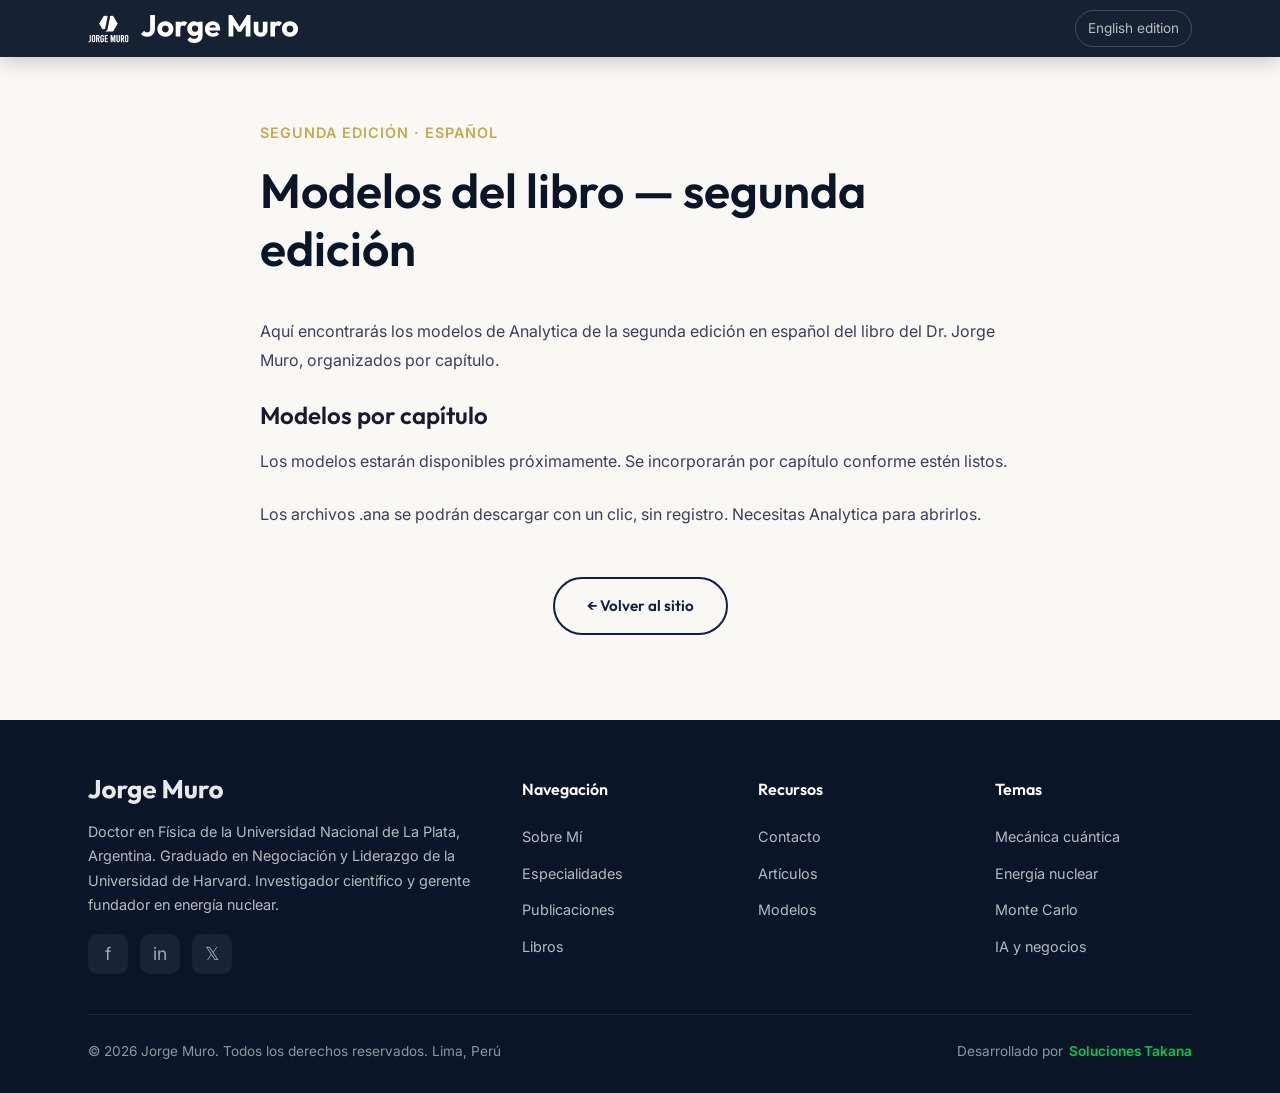
==== modelos.html @ bc3c3a09 "Publicar modelos por edición y unificar el footer del sitio" ====
<!DOCTYPE html>
<html lang="es">
<head>
  <!-- Google tag (gtag.js) -->
  <script async src="https://www.googletagmanager.com/gtag/js?id=G-SJXJT6BQH3"></script>
  <script>
    window.dataLayer = window.dataLayer || [];
    function gtag(){dataLayer.push(arguments);}
    gtag('js', new Date());

    gtag('config', 'G-SJXJT6BQH3');
  </script>

  <meta charset="UTF-8">
  <meta name="viewport" content="width=device-width, initial-scale=1.0">
  <title>Modelos del libro — segunda edición | Dr. Jorge Muro</title>
  <meta name="description" content="Modelos de Analytica por capítulo de la segunda edición en español del libro del Dr. Jorge Muro.">
  <link rel="canonical" href="https://www.jorgemuro.net/modelos">
  <link rel="alternate" hreflang="es" href="https://www.jorgemuro.net/modelos">
  <link rel="alternate" hreflang="en" href="https://www.jorgemuro.net/models">
  <link rel="preconnect" href="https://fonts.googleapis.com">
  <link rel="preconnect" href="https://fonts.gstatic.com" crossorigin>
  <link href="https://fonts.googleapis.com/css2?family=Inter:wght@400;500;600&family=Outfit:wght@400;600;700&display=swap" rel="stylesheet">
  <link rel="stylesheet" href="/index.css">
  <style>
    .nav-inner { flex-wrap: wrap; gap: 8px; }
    .nav-lang { padding: 6px 12px; }
    .article-page {
      padding: 120px 0 80px 0;
      background: var(--cream-100);
      min-height: 80vh;
    }
    .article-container {
      max-width: 800px;
      margin: 0 auto;
      padding: 0 20px;
    }
    .article-header {
      margin-bottom: 2.5rem;
    }
    .article-title {
      font-size: clamp(2rem, 4vw, 3rem);
      color: var(--navy-900);
      line-height: 1.2;
      margin-top: 1rem;
    }
    .article-meta {
      display: flex;
      gap: 15px;
      color: var(--gold-500);
      font-weight: 600;
      font-size: 0.9rem;
      text-transform: uppercase;
      letter-spacing: 1px;
    }
    .article-media {
      margin: 2rem 0;
      border-radius: var(--radius-md);
      overflow: hidden;
      box-shadow: var(--shadow-md);
    }
    .article-media img {
      width: 100%;
      height: auto;
      display: block;
    }
    .article-content {
      font-size: 1.1rem;
      line-height: 1.8;
      color: var(--text-body);
    }
    .article-content p {
      margin-bottom: 1.5rem;
    }
    .article-content h2 {
      font-size: 1.5rem;
      line-height: 1.35;
      margin-bottom: 1rem;
    }
    .back-btn-container .btn-secondary {
      color: var(--navy-800);
      border-color: var(--navy-800);
    }
    .back-btn-container {
      margin-top: 3rem;
      text-align: center;
      display: flex;
      flex-direction: column;
      align-items: center;
      gap: 15px;
    }
  </style>
</head>
<body>
  <a href="#main-content" class="skip-to-content">Saltar al contenido</a>
  <nav class="navbar scrolled" aria-label="Navegación principal">
    <div class="nav-inner">
      <a href="/?lang=es" class="nav-logo">
        <img src="/images/logo.webp" alt="Dr. Jorge Muro" class="nav-logo-icon-img" width="32" height="32">
        <img src="/images/logo.svg" alt="Jorge Muro" class="nav-logo-svg" width="160" height="28">
      </a>
      <a href="/models" class="nav-lang" lang="en" style="text-decoration: none;">English edition</a>
    </div>
  </nav>
  <main class="article-page" id="main-content">
    <article class="article-container">
      <header class="article-header">
        <p class="article-meta">Segunda edición · Español</p>
        <h1 class="article-title">Modelos del libro — segunda edición</h1>
      </header>
      <div class="article-content">
        <p>Aquí encontrarás los modelos de Analytica de la segunda edición en español del libro del Dr. Jorge Muro, organizados por capítulo.</p>
        <section aria-labelledby="chapters-title">
          <h2 id="chapters-title">Modelos por capítulo</h2>
          <p>Los modelos estarán disponibles próximamente. Se incorporarán por capítulo conforme estén listos.</p>
          <!-- Añadir aquí secciones por capítulo con nombre y enlaces download a los .ana de esta edición. -->
        </section>
        <p>Los archivos .ana se podrán descargar con un clic, sin registro. Necesitas Analytica para abrirlos.</p>
      </div>
      <div class="back-btn-container">
        <a href="/?lang=es#books" class="btn btn-secondary" style="text-decoration: none;">← Volver al sitio</a>
      </div>
    </article>
  </main>
  <footer class="footer">
    <div class="container">
      <div class="footer-grid">
        <div class="footer-about">
          <div class="nav-logo">
            <img src="/images/logo.svg" alt="Jorge Muro" class="nav-logo-svg" width="160" height="28">
          </div>
          <p><span class="lang-es">Doctor en Física de la Universidad Nacional de La Plata, Argentina. Graduado en Negociación y Liderazgo de la Universidad de Harvard. Investigador científico y gerente fundador en energía nuclear.</span><span class="lang-en">Doctor in Physics from the National University of La Plata, Argentina. Graduate in Negotiation &amp; Leadership from Harvard University. Scientific researcher and founding manager in nuclear energy.</span></p>
          <div class="footer-social">
            <a href="https://www.facebook.com/DrJorgeMuro/" title="Facebook" aria-label="Facebook" target="_blank"
              rel="noopener noreferrer">f</a>
            <a href="https://www.linkedin.com/in/jorgemuroarbulu/" title="LinkedIn" aria-label="LinkedIn"
              target="_blank" rel="noopener noreferrer">in</a>
            <a href="https://x.com/decisionmaking" title="X (Twitter)" aria-label="X (Twitter)" target="_blank"
              rel="noopener noreferrer">𝕏</a>
          </div>
        </div>

        <div>
          <h4><span class="lang-es">Navegación</span><span class="lang-en">Navigation</span></h4>
          <div class="footer-links">
            <a class="lang-es" href="/?lang=es#about">Sobre Mí</a>
            <a class="lang-en" href="/?lang=en#about">About</a>
            <a class="lang-es" href="/?lang=es#expertise">Especialidades</a>
            <a class="lang-en" href="/?lang=en#expertise">Expertise</a>
            <a class="lang-es" href="/?lang=es#publications">Publicaciones</a>
            <a class="lang-en" href="/?lang=en#publications">Publications</a>
            <a class="lang-es" href="/?lang=es#books">Libros</a>
            <a class="lang-en" href="/?lang=en#books">Books</a>
          </div>
        </div>

        <div>
          <h4><span class="lang-es">Recursos</span><span class="lang-en">Resources</span></h4>
          <div class="footer-links">
            <a class="lang-es" href="/?lang=es#contact">Contacto</a>
            <a class="lang-en" href="/?lang=en#contact">Contact</a>
            <a class="lang-es" href="/?lang=es#publications">Artículos</a>
            <a class="lang-en" href="/?lang=en#publications">Articles</a>
            <a class="lang-es" href="/modelos">Modelos</a>
            <a class="lang-en" href="/models">Models</a>
          </div>
        </div>

        <div>
          <h4><span class="lang-es">Temas</span><span class="lang-en">Topics</span></h4>
          <div class="footer-links">
            <a class="lang-es" href="/?lang=es#expertise">Mecánica cuántica</a>
            <a class="lang-en" href="/?lang=en#expertise">Quantum Mechanics</a>
            <a class="lang-es" href="/?lang=es#expertise">Energía nuclear</a>
            <a class="lang-en" href="/?lang=en#expertise">Nuclear Energy</a>
            <a class="lang-es" href="/?lang=es#expertise">Monte Carlo</a>
            <a class="lang-en" href="/?lang=en#expertise">Monte Carlo</a>
            <a class="lang-es" href="/?lang=es#expertise">IA y negocios</a>
            <a class="lang-en" href="/?lang=en#expertise">AI &amp; Business</a>
          </div>
        </div>
      </div>

      <div class="footer-bottom">
        <p><span class="lang-es">© 2026 Jorge Muro. Todos los derechos reservados. Lima, Perú</span><span class="lang-en">© 2026 Jorge Muro. All rights reserved. Lima, Peru</span></p>
        <div class="footer-credit">
          <span><span class="lang-es">Desarrollado por</span><span class="lang-en">Developed by</span></span>
          <a href="https://solucionestakana.space" target="_blank" rel="noopener noreferrer" class="footer-credit-link brand-green"
            title="Soluciones Takana">Soluciones Takana</a>
        </div>
      </div>
    </div>
  </footer>
</body>
</html>
---- index.css ----
/* ============================================
   Jorge Muro - Modern Academic Landing Page
   Design System & Core Styles
   ============================================ */

/* ---- CSS Custom Properties ---- */
:root {
  /* Color Palette - Navy / Gold / Cream */
  --navy-900: #0a1628;
  --navy-800: #0f2140;
  --navy-700: #1a3158;
  --navy-600: #1d3557;
  --navy-500: #264d73;
  --navy-400: #457b9d;
  --navy-300: #6b9dbd;
  
  --gold-500: #c9a84c;
  --gold-400: #d4b86a;
  --gold-300: #e0c988;
  --gold-200: #f0dfa8;
  
  --cream-100: #faf8f5;
  --cream-200: #f5f0e8;
  --cream-300: #ede5d5;
  
  --white: #ffffff;
  --text-dark: #1a1a2e;
  --text-body: #3d3d5c;
  --text-muted: #6b6b8a;
  --text-light: #a3a3c2;
  
  --accent-red: #e63946;
  --accent-teal: #2ec4b6;
  
  /* Typography */
  --font-heading: 'Outfit', sans-serif;
  --font-body: 'Inter', sans-serif;
  
  /* Spacing */
  --section-pad: clamp(4rem, 8vw, 8rem);
  --container-max: 1200px;
  
  /* Transitions */
  --ease-out: cubic-bezier(0.25, 0.46, 0.45, 0.94);
  --ease-spring: cubic-bezier(0.34, 1.56, 0.64, 1);
  
  /* Shadows */
  --shadow-sm: 0 2px 8px rgba(10, 22, 40, 0.08);
  --shadow-md: 0 8px 24px rgba(10, 22, 40, 0.12);
  --shadow-lg: 0 16px 48px rgba(10, 22, 40, 0.16);
  --shadow-xl: 0 24px 64px rgba(10, 22, 40, 0.2);
  --shadow-glow: 0 0 40px rgba(201, 168, 76, 0.15);
  
  /* Border Radius */
  --radius-sm: 8px;
  --radius-md: 12px;
  --radius-lg: 20px;
  --radius-xl: 32px;
}

/* ---- Reset & Base ---- */
*, *::before, *::after {
  margin: 0;
  padding: 0;
  box-sizing: border-box;
}

html {
  scroll-behavior: smooth;
  scroll-padding-top: 80px;
  font-size: 16px;
}

body {
  font-family: var(--font-body);
  color: var(--text-body);
  background: var(--cream-100);
  line-height: 1.7;
  overflow-x: hidden;
  -webkit-font-smoothing: antialiased;
  -moz-osx-font-smoothing: grayscale;
}

img {
  max-width: 100%;
  height: auto;
  display: block;
}

a {
  text-decoration: none;
  color: inherit;
  transition: color 0.3s var(--ease-out);
}

/* Skip to content - Accessibility */
.skip-to-content {
  position: absolute;
  top: -100%;
  left: 16px;
  background: var(--gold-500);
  color: var(--navy-900);
  padding: 12px 24px;
  border-radius: 0 0 var(--radius-sm) var(--radius-sm);
  font-family: var(--font-heading);
  font-weight: 600;
  font-size: 0.9rem;
  z-index: 10000;
  transition: top 0.3s;
}

.skip-to-content:focus {
  top: 0;
}

/* Focus visible for keyboard navigation */
a:focus-visible,
button:focus-visible,
input:focus-visible,
textarea:focus-visible {
  outline: 2px solid var(--gold-500);
  outline-offset: 2px;
}

ul, ol { list-style: none; }

/* ---- Typography ---- */
h1, h2, h3, h4, h5, h6 {
  font-family: var(--font-heading);
  font-weight: 600;
  line-height: 1.2;
  color: var(--text-dark);
}

h1 { font-size: clamp(2.5rem, 5vw, 4rem); }
h2 { font-size: clamp(2rem, 4vw, 3rem); }
h3 { font-size: clamp(1.5rem, 3vw, 2rem); }
h4 { font-size: clamp(1.2rem, 2vw, 1.5rem); }

p {
  font-size: clamp(1rem, 1.1vw, 1.125rem);
  line-height: 1.8;
}

.text-gradient {
  background: linear-gradient(135deg, var(--gold-500), var(--gold-300));
  -webkit-background-clip: text;
  -webkit-text-fill-color: transparent;
  background-clip: text;
}

.section-label {
  font-family: var(--font-heading);
  font-size: 0.85rem;
  font-weight: 600;
  text-transform: uppercase;
  letter-spacing: 3px;
  color: var(--gold-500);
  display: inline-flex;
  align-items: center;
  gap: 12px;
  margin-bottom: 1rem;
}

.section-label::before {
  content: '';
  display: inline-block;
  width: 32px;
  height: 2px;
  background: var(--gold-500);
}

/* ---- Container ---- */
.container {
  max-width: var(--container-max);
  margin: 0 auto;
  padding: 0 clamp(1.5rem, 4vw, 3rem);
}

/* ---- Buttons ---- */
.btn {
  display: inline-flex;
  align-items: center;
  gap: 8px;
  padding: 14px 32px;
  font-family: var(--font-heading);
  font-size: 0.95rem;
  font-weight: 600;
  border-radius: 50px;
  border: none;
  cursor: pointer;
  transition: all 0.4s var(--ease-out);
  position: relative;
  overflow: hidden;
}

.btn::after {
  content: '';
  position: absolute;
  inset: 0;
  background: linear-gradient(135deg, rgba(255,255,255,0.1), transparent);
  opacity: 0;
  transition: opacity 0.4s;
}

.btn:hover::after { opacity: 1; }

.btn-primary {
  background: linear-gradient(135deg, var(--gold-500), var(--gold-400));
  color: var(--navy-900);
  box-shadow: 0 4px 16px rgba(201, 168, 76, 0.3);
}

.btn-primary:hover {
  transform: translateY(-2px);
  box-shadow: 0 8px 24px rgba(201, 168, 76, 0.4);
}

.btn-secondary {
  background: transparent;
  color: var(--white);
  border: 2px solid rgba(255, 255, 255, 0.3);
}

.btn-secondary:hover {
  border-color: var(--gold-400);
  color: var(--gold-400);
  transform: translateY(-2px);
}

.btn-outline {
  background: transparent;
  color: var(--navy-600);
  border: 2px solid var(--navy-600);
}

.btn-outline:hover {
  background: var(--navy-600);
  color: var(--white);
  transform: translateY(-2px);
}

.btn-sm {
  padding: 8px 20px;
  font-size: 0.85rem;
}

/* ---- Navigation ---- */
.navbar {
  position: fixed;
  top: 0;
  left: 0;
  right: 0;
  z-index: 1000;
  padding: 16px 0;
  transition: all 0.4s var(--ease-out);
  background: transparent;
}

.navbar.scrolled {
  background: rgba(10, 22, 40, 0.95);
  backdrop-filter: blur(20px);
  -webkit-backdrop-filter: blur(20px);
  padding: 10px 0;
  box-shadow: 0 4px 20px rgba(0,0,0,0.2);
}

.nav-inner {
  display: flex;
  align-items: center;
  justify-content: space-between;
  max-width: var(--container-max);
  margin: 0 auto;
  padding: 0 clamp(1.5rem, 4vw, 3rem);
}

.nav-logo {
  display: flex;
  align-items: center;
  gap: 12px;
}

.nav-logo-svg {
  height: 28px;
  width: auto;
  filter: brightness(0) invert(1);
  transition: opacity 0.3s;
}

.nav-logo-icon-img {
  height: 32px;
  width: auto;
  filter: brightness(0) invert(1);
  transition: opacity 0.3s;
}

.nav-logo-svg:hover {
  opacity: 0.85;
}

.nav-logo-icon {
  width: 44px;
  height: 44px;
  background: linear-gradient(135deg, var(--gold-500), var(--gold-300));
  border-radius: 12px;
  display: flex;
  align-items: center;
  justify-content: center;
  font-family: var(--font-heading);
  font-weight: 700;
  font-size: 1.2rem;
  color: var(--navy-900);
}

.nav-logo-text {
  font-family: var(--font-heading);
  font-weight: 600;
  font-size: 1.15rem;
  color: var(--white);
  letter-spacing: 0.5px;
}

.nav-links {
  display: flex;
  align-items: center;
  gap: 36px;
}

.nav-links a {
  font-family: var(--font-body);
  font-size: 0.9rem;
  font-weight: 500;
  color: rgba(255, 255, 255, 0.8);
  position: relative;
  padding: 4px 0;
}

.nav-links a::after {
  content: '';
  position: absolute;
  bottom: -2px;
  left: 0;
  width: 0;
  height: 2px;
  background: var(--gold-500);
  transition: width 0.3s var(--ease-out);
}

.nav-links a:hover { color: var(--white); }
.nav-links a:hover::after { width: 100%; }

.nav-lang {
  display: flex;
  align-items: center;
  gap: 8px;
  padding: 6px 16px;
  border-radius: 50px;
  border: 1px solid rgba(255,255,255,0.2);
  font-size: 0.85rem;
  color: rgba(255,255,255,0.7);
  cursor: pointer;
  transition: all 0.3s;
}

.nav-lang:hover {
  border-color: var(--gold-400);
  color: var(--gold-400);
}

.hamburger {
  display: none;
  flex-direction: column;
  gap: 5px;
  cursor: pointer;
  z-index: 1001;
  padding: 4px;
}

.hamburger span {
  width: 28px;
  height: 2px;
  background: var(--white);
  transition: all 0.3s var(--ease-out);
  border-radius: 2px;
}

.hamburger.active span:nth-child(1) {
  transform: rotate(45deg) translate(5px, 5px);
}
.hamburger.active span:nth-child(2) { opacity: 0; }
.hamburger.active span:nth-child(3) {
  transform: rotate(-45deg) translate(5px, -5px);
}

/* ---- Hero Section ---- */
.hero {
  position: relative;
  min-height: 100vh;
  display: flex;
  align-items: center;
  background: var(--navy-900);
  overflow: hidden;
}

.hero-bg {
  position: absolute;
  inset: 0;
  z-index: 1;
}

.hero-bg img {
  width: 100%;
  height: 100%;
  object-fit: cover;
  opacity: 0.3;
}

.hero-bg::after {
  content: '';
  position: absolute;
  inset: 0;
  background: linear-gradient(
    135deg, 
    rgba(10, 22, 40, 0.95) 0%, 
    rgba(10, 22, 40, 0.7) 50%,
    rgba(26, 49, 88, 0.8) 100%
  );
}

/* Animated particles */
.hero-particles {
  position: absolute;
  inset: 0;
  z-index: 2;
  overflow: hidden;
}

.particle {
  position: absolute;
  width: 3px;
  height: 3px;
  background: var(--gold-500);
  border-radius: 50%;
  opacity: 0;
  animation: float-particle 8s infinite;
}

@keyframes float-particle {
  0% { opacity: 0; transform: translateY(100vh) scale(0); }
  10% { opacity: 0.6; }
  90% { opacity: 0.6; }
  100% { opacity: 0; transform: translateY(-100px) scale(1); }
}

.hero-content {
  position: relative;
  z-index: 3;
  display: grid;
  grid-template-columns: 1fr 1fr;
  gap: clamp(2rem, 5vw, 5rem);
  align-items: center;
  padding-top: 100px;
  padding-bottom: 60px;
}

.hero-text {
  animation: fadeSlideUp 1s var(--ease-out) 0.3s both;
}

.hero-subtitle {
  font-family: var(--font-heading);
  font-size: 0.9rem;
  font-weight: 600;
  text-transform: uppercase;
  letter-spacing: 4px;
  color: var(--gold-500);
  margin-bottom: 1.5rem;
  display: flex;
  align-items: center;
  gap: 12px;
}

.hero-subtitle::before {
  content: '';
  width: 40px;
  height: 2px;
  background: var(--gold-500);
}

.hero-title {
  color: var(--white);
  font-size: clamp(2.8rem, 5.5vw, 4.5rem);
  line-height: 1.1;
  margin-bottom: 1.5rem;
  font-weight: 600;
}

.hero-title .highlight {
  background: linear-gradient(135deg, var(--gold-500), var(--gold-300));
  -webkit-background-clip: text;
  -webkit-text-fill-color: transparent;
  background-clip: text;
}

.hero-description {
  color: rgba(255, 255, 255, 0.7);
  font-size: 1.15rem;
  line-height: 1.8;
  margin-bottom: 2rem;
  max-width: 520px;
}

.hero-ctas {
  display: flex;
  gap: 16px;
  flex-wrap: wrap;
}

.hero-stats {
  display: flex;
  gap: 40px;
  margin-top: 3rem;
  padding-top: 2rem;
  border-top: 1px solid rgba(255,255,255,0.1);
}

.hero-stat-number {
  font-family: var(--font-heading);
  font-size: 2.5rem;
  font-weight: 600;
  color: var(--gold-500);
  line-height: 1;
}

.hero-stat-label {
  font-size: 0.85rem;
  color: rgba(255,255,255,0.5);
  margin-top: 4px;
  text-transform: uppercase;
  letter-spacing: 1px;
}

.hero-image {
  position: relative;
  animation: fadeSlideUp 1s var(--ease-out) 0.6s both;
  max-width: 420px;
  margin-left: auto;
}

.hero-image-wrapper {
  position: relative;
  overflow: hidden;
}

.hero-image-wrapper::before {
  display: none;
}

.hero-image-wrapper::after {
  display: none;
}

.hero-image-wrapper img {
  display: block;
  width: 100%;
  height: auto;
  aspect-ratio: 3/4;
  object-fit: cover;
  object-position: center top;
  mix-blend-mode: lighten;
}

.hero-badge {
  position: absolute;
  bottom: -20px;
  right: -20px;
  background: linear-gradient(135deg, var(--gold-500), var(--gold-400));
  color: var(--navy-900);
  padding: 16px 24px;
  border-radius: var(--radius-md);
  box-shadow: var(--shadow-lg);
  text-align: center;
  animation: fadeSlideUp 1s var(--ease-out) 1s both;
}

.hero-badge-icon {
  font-size: 1.5rem;
  margin-bottom: 4px;
}

.hero-badge-text {
  font-family: var(--font-heading);
  font-weight: 600;
  font-size: 0.85rem;
  line-height: 1.3;
}

/* Scroll indicator */
.scroll-indicator {
  position: absolute;
  bottom: 30px;
  left: 50%;
  transform: translateX(-50%);
  z-index: 3;
  display: flex;
  flex-direction: column;
  align-items: center;
  gap: 8px;
  color: rgba(255,255,255,0.4);
  font-size: 0.75rem;
  letter-spacing: 2px;
  text-transform: uppercase;
  animation: bounce 2s infinite;
}

.scroll-indicator .arrow {
  width: 24px;
  height: 24px;
  border-right: 2px solid rgba(255,255,255,0.4);
  border-bottom: 2px solid rgba(255,255,255,0.4);
  transform: rotate(45deg);
}

@keyframes bounce {
  0%, 20%, 50%, 80%, 100% { transform: translateX(-50%) translateY(0); }
  40% { transform: translateX(-50%) translateY(-10px); }
  60% { transform: translateX(-50%) translateY(-5px); }
}

/* ---- About Section ---- */
.about {
  padding: var(--section-pad) 0;
  background: var(--white);
}

.about-grid {
  display: grid;
  grid-template-columns: 1fr 1fr;
  gap: clamp(3rem, 6vw, 6rem);
  align-items: center;
}

.about-image {
  position: relative;
}

.about-carousel {
  position: relative;
  border-radius: var(--radius-lg);
  overflow: hidden;
  box-shadow: var(--shadow-lg);
  background: #1a1a2e;
}

.about-carousel-track {
  position: relative;
  width: 100%;
  padding-bottom: 100%; /* 1:1 square ratio using padding hack */
}

.about-carousel-slide {
  position: absolute;
  top: 0;
  left: 0;
  width: 100%;
  height: 100%;
  visibility: hidden;
  opacity: 0;
  transition: opacity 0.8s ease-in-out, visibility 0s linear 0.8s;
  pointer-events: none;
}

.about-carousel-slide.active {
  visibility: visible;
  opacity: 1;
  transition: opacity 0.8s ease-in-out, visibility 0s linear 0s;
  pointer-events: auto;
}

.about-carousel-slide img {
  display: block;
  width: 100%;
  height: 100%;
  object-fit: contain;
  object-position: center;
  background: #1a1a2e;
}

/* Carousel Navigation Buttons */
.about-carousel-btn {
  position: absolute;
  top: 50%;
  transform: translateY(-50%);
  width: 40px;
  height: 40px;
  border-radius: 50%;
  border: none;
  background: rgba(0, 0, 0, 0.45);
  backdrop-filter: blur(6px);
  color: rgba(255, 255, 255, 0.85);
  cursor: pointer;
  display: flex;
  align-items: center;
  justify-content: center;
  z-index: 3;
  opacity: 0;
  transition: opacity 0.3s ease, background 0.3s ease, transform 0.3s ease;
}

.about-carousel:hover .about-carousel-btn {
  opacity: 1;
}

.about-carousel-btn:hover {
  background: rgba(0, 0, 0, 0.7);
  transform: translateY(-50%) scale(1.1);
}

.about-carousel-prev { left: 12px; }
.about-carousel-next { right: 12px; }

/* Carousel Dots */
.about-carousel-dots {
  position: absolute;
  bottom: 14px;
  left: 50%;
  transform: translateX(-50%);
  display: flex;
  gap: 8px;
  z-index: 3;
}

.about-carousel-dot {
  width: 10px;
  height: 10px;
  border-radius: 50%;
  border: 2px solid rgba(255, 255, 255, 0.5);
  background: transparent;
  cursor: pointer;
  padding: 0;
  transition: background 0.3s ease, border-color 0.3s ease, transform 0.3s ease;
}

.about-carousel-dot.active {
  background: var(--gold-500);
  border-color: var(--gold-500);
  transform: scale(1.2);
}

.about-carousel-dot:hover:not(.active) {
  border-color: rgba(255, 255, 255, 0.85);
  background: rgba(255, 255, 255, 0.2);
}

.about-image-accent {
  position: absolute;
  top: -20px;
  right: -20px;
  width: 120px;
  height: 120px;
  background: linear-gradient(135deg, var(--gold-500), var(--gold-300));
  border-radius: var(--radius-md);
  opacity: 0.15;
  z-index: -1;
}

.about-text h2 {
  margin-bottom: 1.5rem;
}

.about-text p {
  color: var(--text-body);
  margin-bottom: 1.5rem;
}

.credentials {
  display: flex;
  flex-direction: column;
  gap: 16px;
  margin-top: 2rem;
}

.credential {
  display: flex;
  align-items: flex-start;
  gap: 16px;
  padding: 16px 20px;
  border-radius: var(--radius-sm);
  background: var(--cream-100);
  transition: all 0.3s var(--ease-out);
}

.credential:hover {
  background: var(--cream-200);
  transform: translateX(8px);
}

.credential-icon {
  width: 44px;
  height: 44px;
  border-radius: 10px;
  background: linear-gradient(135deg, var(--navy-600), var(--navy-500));
  display: flex;
  align-items: center;
  justify-content: center;
  font-size: 1.3rem;
  flex-shrink: 0;
}

.credential-text h3 {
  font-size: 1rem;
  font-weight: 600;
  margin-bottom: 2px;
}

.credential-text p {
  font-size: 0.85rem;
  color: var(--text-muted);
  margin: 0;
}

/* ---- Expertise Section ---- */
.expertise {
  padding: var(--section-pad) 0;
  background: var(--navy-900);
  position: relative;
  overflow: hidden;
}

.expertise::before {
  content: '';
  position: absolute;
  top: -200px;
  right: -200px;
  width: 500px;
  height: 500px;
  background: radial-gradient(circle, rgba(201, 168, 76, 0.05) 0%, transparent 70%);
  border-radius: 50%;
}

.expertise .section-header {
  text-align: center;
  margin-bottom: 4rem;
}

.expertise h2 { color: var(--white); }
.expertise .section-desc {
  color: rgba(255,255,255,0.75);
  max-width: 600px;
  margin: 1rem auto 0;
}

.expertise-grid {
  display: grid;
  grid-template-columns: repeat(3, 1fr);
  gap: 24px;
}

.expertise-card {
  background: rgba(255,255,255,0.03);
  border: 1px solid rgba(255,255,255,0.06);
  border-radius: var(--radius-lg);
  padding: 2.5rem;
  transition: transform 0.5s var(--ease-out), box-shadow 0.5s var(--ease-out), background-color 0.5s var(--ease-out), border-color 0.5s var(--ease-out);
  position: relative;
  overflow: hidden;
}

.expertise-card::before {
  content: '';
  position: absolute;
  top: 0;
  left: 0;
  right: 0;
  height: 3px;
  background: linear-gradient(90deg, var(--gold-500), var(--gold-300));
  opacity: 0;
  transition: opacity 0.5s;
}

.expertise-card:hover {
  background: rgba(255,255,255,0.06);
  border-color: rgba(201, 168, 76, 0.2);
  transform: translateY(-8px);
  box-shadow: 0 20px 40px rgba(0,0,0,0.3);
}

.expertise-card:hover::before { opacity: 1; }

.expertise-icon {
  width: 64px;
  height: 64px;
  border-radius: 16px;
  background: linear-gradient(135deg, rgba(201, 168, 76, 0.15), rgba(201, 168, 76, 0.05));
  display: flex;
  align-items: center;
  justify-content: center;
  margin-bottom: 1.5rem;
  font-size: 1.8rem;
}

.expertise-card h3 {
  color: var(--white);
  font-size: 1.3rem;
  margin-bottom: 0.75rem;
}

.expertise-card p {
  color: rgba(255,255,255,0.7);
  font-size: 0.95rem;
  line-height: 1.7;
}

/* ---- Publications Section ---- */
.publications {
  padding: var(--section-pad) 0;
  background: var(--cream-100);
}

.publications .section-header {
  text-align: center;
  margin-bottom: 4rem;
}

.pub-grid {
  display: grid;
  grid-template-columns: repeat(2, 1fr);
  gap: 24px;
}

.pub-card {
  display: flex;
  gap: 24px;
  padding: 24px;
  border-radius: var(--radius-md);
  background: var(--white);
  border: 1px solid rgba(0,0,0,0.05);
  transition: transform 0.4s var(--ease-out), box-shadow 0.4s var(--ease-out), border-color 0.4s var(--ease-out);
  cursor: pointer;
}

.pub-card:hover {
  transform: translateY(-4px);
  box-shadow: var(--shadow-md);
  border-color: var(--gold-400);
}

.pub-card-image {
  width: 140px;
  height: 120px;
  border-radius: var(--radius-sm);
  overflow: hidden;
  flex-shrink: 0;
}

.pub-card-image img {
  width: 100%;
  height: 100%;
  object-fit: cover;
  transition: transform 0.5s;
}

.pub-card:hover .pub-card-image img {
  transform: scale(1.1);
}

.pub-card-content {
  display: flex;
  flex-direction: column;
  justify-content: center;
}

.pub-card-tag {
  font-size: 0.75rem;
  font-weight: 600;
  text-transform: uppercase;
  letter-spacing: 1px;
  color: #8c6c1f; /* Compliant contrast ratio of 4.8:1 */
  margin-bottom: 6px;
}

.pub-card-title {
  font-family: var(--font-heading);
  font-weight: 600;
  font-size: 1.1rem;
  color: var(--text-dark);
  margin-bottom: 6px;
  line-height: 1.3;
}

.pub-card-desc {
  font-size: 0.85rem;
  color: var(--text-muted);
  line-height: 1.5;
  display: -webkit-box;
  -webkit-line-clamp: 2;
  -webkit-box-orient: vertical;
  overflow: hidden;
}

.pub-card-meta {
  display: flex;
  align-items: center;
  gap: 12px;
  margin-top: 8px;
  font-size: 0.8rem;
  color: var(--text-muted);
}

/* Publications Filter Tabs */
.pub-tabs {
  display: flex;
  justify-content: center;
  gap: 12px;
  margin-bottom: 2.5rem;
  flex-wrap: wrap;
  animation: fadeInCard 0.8s var(--ease-out) both;
}

.pub-tab {
  background: var(--white);
  border: 1px solid rgba(10, 22, 40, 0.1);
  color: var(--navy-800);
  padding: 10px 24px;
  border-radius: 50px;
  cursor: pointer;
  font-family: var(--font-heading);
  font-weight: 600;
  font-size: 0.9rem;
  transition: background-color 0.3s, color 0.3s, border-color 0.3s, transform 0.3s, box-shadow 0.3s;
}

.pub-tab:hover {
  border-color: var(--gold-500);
  color: var(--gold-500);
  transform: translateY(-1px);
}

.pub-tab.active {
  background: var(--navy-900);
  border-color: var(--navy-900);
  color: var(--gold-400);
  box-shadow: var(--shadow-sm);
}

/* Dynamic article cards fade-in animation */
.pub-card {
  animation: fadeInCard 0.6s var(--ease-out) forwards;
}

@keyframes fadeInCard {
  from {
    opacity: 0;
    transform: translateY(20px);
  }
  to {
    opacity: 1;
    transform: translateY(0);
  }
}

/* ---- Books Section ---- */
.books {
  padding: var(--section-pad) 0;
  background: var(--navy-900);
  position: relative;
}

.books h2 {
  color: var(--white);
}

.books-header {
  margin-bottom: 2.5rem;
}

.book-row {
  display: grid;
  grid-template-columns: 280px 1fr;
  gap: clamp(2rem, 4vw, 3.5rem);
  align-items: start;
  margin-bottom: 2.5rem;
  padding: 2rem;
  border-radius: var(--radius-lg);
  background: rgba(255, 255, 255, 0.02);
  border: 1px solid rgba(255, 255, 255, 0.05);
  transition: background 0.3s ease, border-color 0.3s ease;
}

.book-row:hover {
  background: rgba(255, 255, 255, 0.04);
  border-color: rgba(196, 167, 103, 0.15);
}

.book-row-cover {
  border-radius: var(--radius-md);
  overflow: hidden;
  box-shadow: var(--shadow-lg);
}

.book-row-cover img {
  display: block;
  width: 100%;
  height: auto;
  object-fit: cover;
  transition: transform 0.5s var(--ease-out);
}

.book-row-cover:hover img {
  transform: scale(1.04);
}

.book-row-info {
  padding-top: 0.25rem;
}

.book-row-info h3.book-title {
  margin-bottom: 12px;
  color: var(--gold-400);
  font-size: 1.3rem;
}

.book-row-info p {
  font-size: 0.95rem;
  color: rgba(255, 255, 255, 0.7);
  line-height: 1.7;
  margin-bottom: 0;
}

/* ---- Contact Section ---- */
.contact {
  padding: var(--section-pad) 0;
  background: var(--cream-100);
  position: relative;
}

.contact-grid {
  display: grid;
  grid-template-columns: 1fr 1fr;
  gap: clamp(3rem, 6vw, 5rem);
  align-items: start;
}

.contact-info h2 {
  margin-bottom: 1rem;
}

.contact-info p {
  color: var(--text-muted);
  margin-bottom: 2rem;
}

.contact-detail {
  display: flex;
  align-items: center;
  gap: 16px;
  padding: 16px 0;
  border-bottom: 1px solid rgba(0,0,0,0.06);
}

.contact-detail-icon {
  width: 48px;
  height: 48px;
  border-radius: 12px;
  background: linear-gradient(135deg, var(--navy-600), var(--navy-700));
  display: flex;
  align-items: center;
  justify-content: center;
  font-size: 1.2rem;
  flex-shrink: 0;
}

.contact-detail-text h3 {
  font-size: 0.85rem;
  text-transform: uppercase;
  letter-spacing: 1px;
  color: var(--text-muted);
  font-weight: 500;
  margin-bottom: 2px;
}

.contact-detail-text p {
  font-size: 1rem;
  color: var(--text-dark);
  margin: 0;
  font-weight: 500;
}

.contact-form {
  background: var(--white);
  border-radius: var(--radius-lg);
  padding: clamp(2rem, 4vw, 3rem);
  box-shadow: var(--shadow-md);
}

.form-group {
  margin-bottom: 20px;
}

.form-group label {
  display: block;
  font-size: 0.85rem;
  font-weight: 600;
  color: var(--text-dark);
  margin-bottom: 6px;
  font-family: var(--font-heading);
}

.form-group input,
.form-group textarea {
  width: 100%;
  padding: 14px 18px;
  border: 2px solid rgba(0,0,0,0.08);
  border-radius: var(--radius-sm);
  font-family: var(--font-body);
  font-size: 0.95rem;
  color: var(--text-dark);
  transition: border-color 0.3s, box-shadow 0.3s, background-color 0.3s;
  background: var(--cream-100);
}

.form-group input:focus,
.form-group textarea:focus {
  outline: none;
  border-color: var(--gold-500);
  box-shadow: 0 0 0 4px rgba(201, 168, 76, 0.1);
  background: var(--white);
}

.form-group textarea {
  min-height: 120px;
  resize: vertical;
}

.form-row {
  display: grid;
  grid-template-columns: 1fr 1fr;
  gap: 16px;
}

/* ---- Footer ---- */
.footer {
  background: var(--navy-900);
  padding: 60px 0 30px;
}

.footer-grid {
  display: grid;
  grid-template-columns: 2fr 1fr 1fr 1fr;
  gap: 40px;
  margin-bottom: 40px;
}

.footer-about .nav-logo-svg {
  height: 24px;
  filter: brightness(0) invert(1);
  opacity: 0.9;
}

.footer-about p {
  color: rgba(255,255,255,0.7);
  font-size: 0.9rem;
  margin-top: 16px;
  line-height: 1.7;
}

.footer h4 {
  color: var(--white);
  font-size: 1rem;
  margin-bottom: 20px;
  font-weight: 600;
}

.footer-links a {
  display: block;
  padding: 6px 0;
  color: rgba(255,255,255,0.7);
  font-size: 0.9rem;
  transition: color 0.3s, transform 0.3s;
}

.footer-links a:hover {
  color: var(--gold-400);
  transform: translateX(4px);
}

.footer-social {
  display: flex;
  gap: 12px;
  margin-top: 16px;
}

.footer-social a {
  width: 40px;
  height: 40px;
  border-radius: 10px;
  background: rgba(255,255,255,0.06);
  display: flex;
  align-items: center;
  justify-content: center;
  font-size: 1.1rem;
  color: rgba(255,255,255,0.6);
  transition: background-color 0.3s, color 0.3s, transform 0.3s;
}

.footer-social a:hover {
  background: var(--gold-500);
  color: var(--navy-900);
  transform: translateY(-4px);
}

.footer-bottom {
  border-top: 1px solid rgba(255,255,255,0.08);
  padding-top: 24px;
  display: flex;
  justify-content: space-between;
  align-items: center;
}

.footer-bottom p {
  color: rgba(255,255,255,0.55);
  font-size: 0.85rem;
}

.footer-credit {
  display: flex;
  align-items: center;
  gap: 8px;
}

.footer-whatsapp {
  display: inline-flex;
  align-items: center;
  justify-content: center;
  color: rgba(255,255,255,0.35);
  transition: color 0.3s ease, transform 0.3s ease;
}

.footer-whatsapp:hover {
  color: #25D366;
  transform: scale(1.15);
}

.footer-credit {
  display: inline-flex;
  align-items: center;
  gap: 6px;
  color: rgba(255,255,255,0.55);
  font-size: 0.85rem;
}

.footer-credit-link {
  text-decoration: none;
}

.brand-green {
  color: #00c853;
  font-weight: 600;
  transition: color 0.3s ease, text-shadow 0.3s ease;
}

.brand-green:hover {
  color: #00e676;
  text-shadow: 0 0 8px rgba(0, 230, 118, 0.5);
}

.footer-logo-img {
  height: 22px;
  width: auto;
  opacity: 0.7;
  transition: opacity 0.3s ease, transform 0.3s ease, filter 0.3s ease;
}

.footer-credit-link:hover .footer-logo-img {
  opacity: 1;
  transform: scale(1.1);
  filter: drop-shadow(0 0 6px rgba(201, 168, 76, 0.4));
}



/* ---- Animations ---- */
@keyframes fadeSlideUp {
  from { opacity: 0; transform: translateY(40px); }
  to { opacity: 1; transform: translateY(0); }
}

.reveal {
  opacity: 0;
  transform: translateY(30px);
  transition: all 0.8s var(--ease-out);
}

.reveal.visible {
  opacity: 1;
  transform: translateY(0);
}

.reveal-delay-1 { transition-delay: 0.1s; }
.reveal-delay-2 { transition-delay: 0.2s; }
.reveal-delay-3 { transition-delay: 0.3s; }
.reveal-delay-4 { transition-delay: 0.4s; }

/* ---- Counter animation ---- */
.counter {
  font-variant-numeric: tabular-nums;
}

/* ---- Responsive ---- */
@media (max-width: 992px) {
  .hero-content {
    grid-template-columns: 1fr;
    text-align: center;
  }
  
  .hero-subtitle { justify-content: center; }
  .hero-description { margin: 0 auto 2rem; }
  .hero-ctas { justify-content: center; }
  .hero-stats { justify-content: center; }
  .hero-image { max-width: 400px; margin: 0 auto; }
  .hero-badge { right: 0; }
  
  .about-grid { grid-template-columns: 1fr; }
  .expertise-grid { grid-template-columns: repeat(2, 1fr); }
  .pub-grid { grid-template-columns: 1fr; }
  .book-row { grid-template-columns: 1fr; }
  .book-row-cover { max-width: 280px; }
  .webinars-grid { grid-template-columns: repeat(2, 1fr); }
  .contact-grid { grid-template-columns: 1fr; }
  
  .footer-grid {
    grid-template-columns: 1fr 1fr;
    gap: 32px;
  }
}

@media (max-width: 768px) {
  .nav-links { 
    display: none;
    position: fixed;
    top: 0;
    left: 0;
    right: 0;
    bottom: 0;
    background: rgba(10, 22, 40, 0.98);
    flex-direction: column;
    justify-content: center;
    align-items: center;
    gap: 32px;
    z-index: 999;
  }
  
  .nav-links.active { display: flex; }
  
  .nav-links a {
    font-size: 1.5rem;
    color: var(--white);
  }
  
  .nav-lang {
    font-size: 1rem;
    padding: 10px 24px;
  }
  
  .hamburger { display: flex; }
  
  .expertise-grid { grid-template-columns: 1fr; }
  .webinars-grid { grid-template-columns: 1fr; }
  .form-row { grid-template-columns: 1fr; }
  
  .footer-grid { grid-template-columns: 1fr; }
  .footer-bottom {
    flex-direction: column;
    gap: 12px;
    text-align: center;
  }
  
  .pub-card {
    flex-direction: column;
  }
  
  .pub-card-image {
    width: 100%;
    height: 160px;
  }
  
  .scroll-indicator { display: none; }
}

@media (max-width: 480px) {
  .hero-stats {
    flex-direction: column;
    gap: 20px;
    align-items: center;
  }
  
  .hero-badge { display: none; }
}

/* ============================================
   Publications Modal & Video Player Styles
   ============================================ */
.pub-modal {
  position: fixed;
  inset: 0;
  z-index: 2000;
  display: flex;
  align-items: center;
  justify-content: center;
  opacity: 0;
  pointer-events: none;
  transition: opacity 0.4s var(--ease-out);
}

.pub-modal.active {
  opacity: 1;
  pointer-events: auto;
}

.pub-modal-overlay {
  position: absolute;
  inset: 0;
  background: rgba(10, 22, 40, 0.75);
  backdrop-filter: blur(8px);
  -webkit-backdrop-filter: blur(8px);
}

.pub-modal-container {
  position: relative;
  width: 90%;
  max-width: 800px;
  max-height: 85vh;
  background: var(--white);
  border-radius: var(--radius-lg);
  box-shadow: var(--shadow-xl);
  overflow-y: auto;
  z-index: 1;
  padding: clamp(2rem, 5vw, 3rem);
  transform: scale(0.95);
  transition: transform 0.4s var(--ease-spring);
  border: 1px solid rgba(201, 168, 76, 0.2);
}

.pub-modal.active .pub-modal-container {
  transform: scale(1);
}

.pub-modal-close {
  position: absolute;
  top: 20px;
  right: 20px;
  font-size: 2.2rem;
  background: transparent;
  border: none;
  cursor: pointer;
  color: var(--text-muted);
  transition: color 0.3s;
  z-index: 10;
  line-height: 1;
}

.pub-modal-close:hover {
  color: var(--gold-500);
}

.modal-header {
  margin-bottom: 1.5rem;
}

.modal-tag-row {
  display: flex;
  gap: 12px;
  align-items: center;
  font-size: 0.8rem;
  color: var(--gold-500);
  font-weight: 600;
  text-transform: uppercase;
  letter-spacing: 1px;
  margin-bottom: 8px;
  flex-wrap: wrap;
}

.modal-date {
  color: var(--text-light);
}

.modal-title {
  font-size: clamp(1.8rem, 3vw, 2.5rem);
  color: var(--navy-900);
  line-height: 1.2;
}

.modal-image {
  border-radius: var(--radius-md);
  overflow: hidden;
  margin-bottom: 2rem;
  box-shadow: var(--shadow-md);
}

.modal-image img {
  width: 100%;
  max-height: 400px;
  object-fit: cover;
}

.modal-text {
  font-size: 1.05rem;
  line-height: 1.8;
  color: var(--text-body);
}

.modal-text p {
  margin-bottom: 1.25rem;
}

.modal-video-wrapper {
  position: relative;
  padding-bottom: 56.25%; /* 16:9 Aspect Ratio */
  height: 0;
  overflow: hidden;
  border-radius: var(--radius-md);
  box-shadow: var(--shadow-md);
  margin-top: 1.5rem;
  margin-bottom: 1.5rem;
  background: #000;
}

.modal-video-wrapper iframe {
  position: absolute;
  top: 0;
  left: 0;
  width: 100%;
  height: 100%;
  border: none;
}

/* Honeypot Spam Protection */
.hidden-honeypot {
  display: none !important;
}

/* Accessibility Skip Link */
.skip-to-content {
  position: absolute;
  top: -100px;
  left: 50%;
  transform: translateX(-50%);
  background: var(--gold-500);
  color: var(--navy-900);
  padding: 10px 20px;
  font-weight: bold;
  border-radius: 0 0 8px 8px;
  z-index: 10000;
  transition: top 0.3s ease;
  text-decoration: none;
}

.skip-to-content:focus {
  top: 0;
}

/* Keyboard Focus States */
a:focus-visible,
button:focus-visible,
input:focus-visible,
textarea:focus-visible {
  outline: 3px solid var(--gold-400);
  outline-offset: 3px;
}

/* Multilingual Article Rules */
html[lang="es"] .lang-en { display: none !important; }
html[lang="en"] .lang-es { display: none !important; }
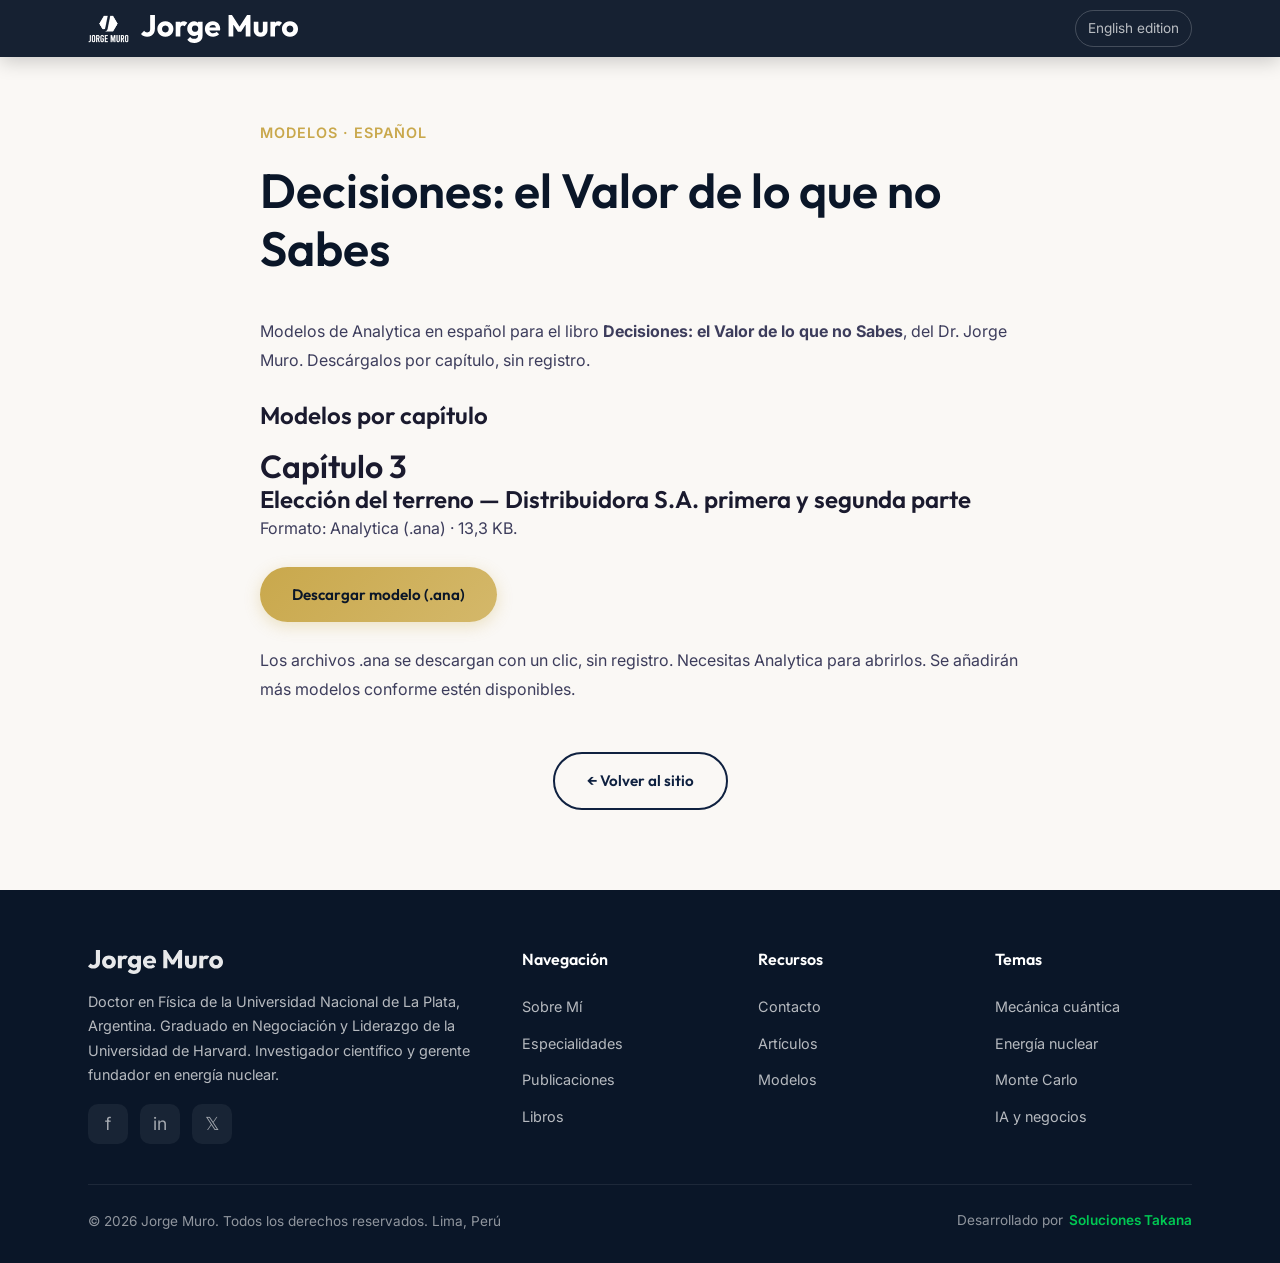
==== commit 2e6de35e: "Publicar primer modelo del capítulo 3 y título del nuevo libro" ====
--- a/modelos.html
+++ b/modelos.html
@@ -13,8 +13,8 @@
 
   <meta charset="UTF-8">
   <meta name="viewport" content="width=device-width, initial-scale=1.0">
-  <title>Modelos del libro — segunda edición | Dr. Jorge Muro</title>
-  <meta name="description" content="Modelos de Analytica por capítulo de la segunda edición en español del libro del Dr. Jorge Muro.">
+  <title>Modelos | Decisiones: el Valor de lo que no Sabes | Dr. Jorge Muro</title>
+  <meta name="description" content="Modelos de Analytica por capítulo del libro Decisiones: el Valor de lo que no Sabes, del Dr. Jorge Muro.">
   <link rel="canonical" href="https://www.jorgemuro.net/modelos">
   <link rel="alternate" hreflang="es" href="https://www.jorgemuro.net/modelos">
   <link rel="alternate" hreflang="en" href="https://www.jorgemuro.net/models">
@@ -105,17 +105,21 @@
   <main class="article-page" id="main-content">
     <article class="article-container">
       <header class="article-header">
-        <p class="article-meta">Segunda edición · Español</p>
-        <h1 class="article-title">Modelos del libro — segunda edición</h1>
+        <p class="article-meta">Modelos · Español</p>
+        <h1 class="article-title">Decisiones: el Valor de lo que no Sabes</h1>
       </header>
       <div class="article-content">
-        <p>Aquí encontrarás los modelos de Analytica de la segunda edición en español del libro del Dr. Jorge Muro, organizados por capítulo.</p>
+        <p>Modelos de Analytica en español para el libro <strong>Decisiones: el Valor de lo que no Sabes</strong>, del Dr. Jorge Muro. Descárgalos por capítulo, sin registro.</p>
         <section aria-labelledby="chapters-title">
           <h2 id="chapters-title">Modelos por capítulo</h2>
-          <p>Los modelos estarán disponibles próximamente. Se incorporarán por capítulo conforme estén listos.</p>
-          <!-- Añadir aquí secciones por capítulo con nombre y enlaces download a los .ana de esta edición. -->
+          <section aria-labelledby="chapter-3-title">
+            <h3 id="chapter-3-title">Capítulo 3</h3>
+            <h4>Elección del terreno — Distribuidora S.A. primera y segunda parte</h4>
+            <p id="chapter-3-format">Formato: Analytica (.ana) · 13,3 KB.</p>
+            <p><a href="/modelos-del-libro/archivos/decisiones/es/capitulo-3/eleccion-del-terreno.ana" download="Elección del terreno — Distribuidora S.A. primera y segunda parte.ana" class="btn btn-primary" aria-describedby="chapter-3-format">Descargar modelo (.ana)</a></p>
+          </section>
         </section>
-        <p>Los archivos .ana se podrán descargar con un clic, sin registro. Necesitas Analytica para abrirlos.</p>
+        <p>Los archivos .ana se descargan con un clic, sin registro. Necesitas Analytica para abrirlos. Se añadirán más modelos conforme estén disponibles.</p>
       </div>
       <div class="back-btn-container">
         <a href="/?lang=es#books" class="btn btn-secondary" style="text-decoration: none;">← Volver al sitio</a>
